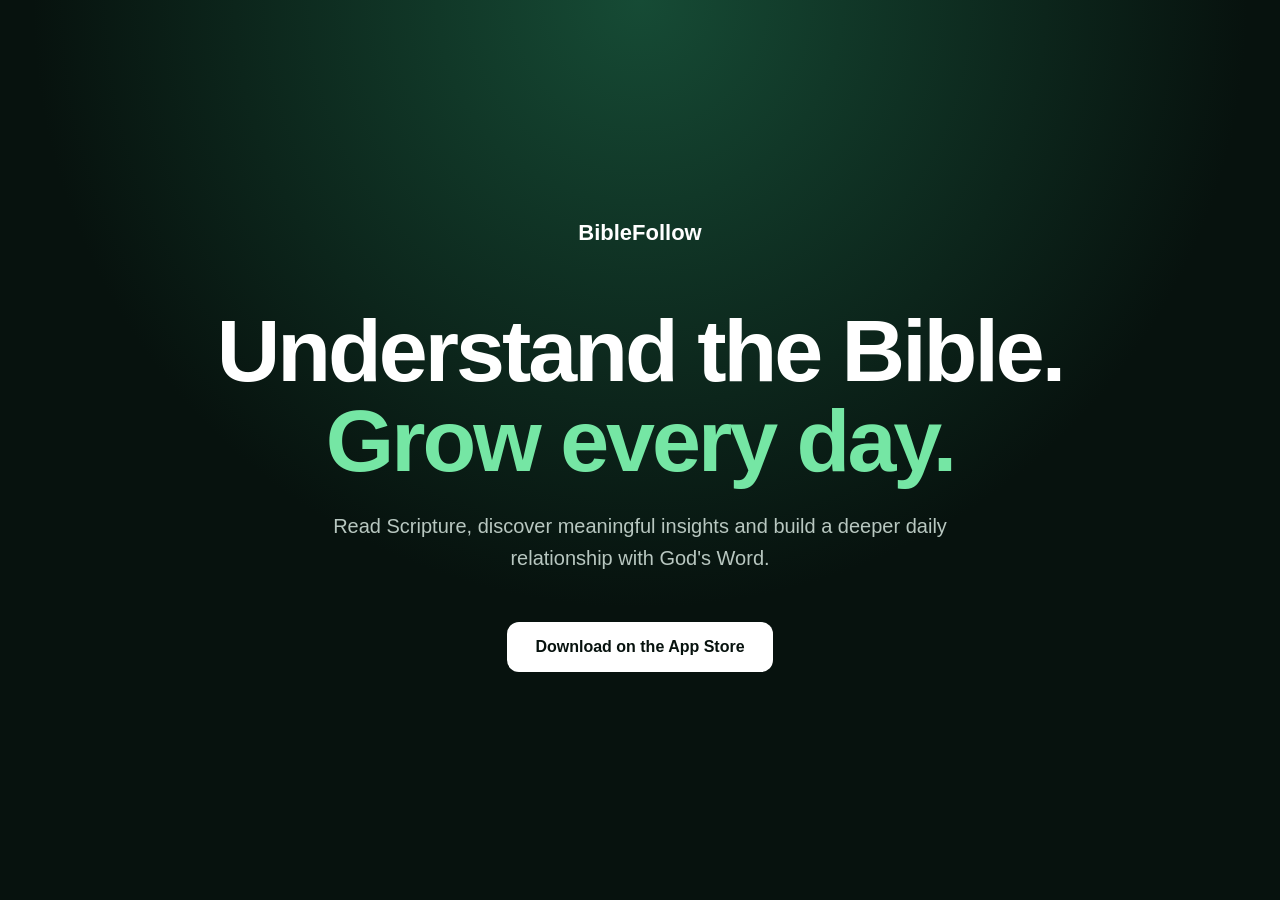
==== index.html @ bbc800df "Create index.html Initial BibleFollow website" ====
<!DOCTYPE html>
<html lang="en">
<head>
    <meta charset="UTF-8">
    <meta name="viewport" content="width=device-width, initial-scale=1.0">

    <title>BibleFollow – Read, Study & Understand the Bible</title>

    <meta name="description"
          content="BibleFollow helps you read, study and understand the Bible with daily verses, study tools and AI-powered Bible assistance.">

    <meta name="robots" content="index, follow">

    <style>
        * {
            box-sizing: border-box;
            margin: 0;
            padding: 0;
        }

        body {
            font-family: -apple-system, BlinkMacSystemFont, "Segoe UI",
                         Roboto, Helvetica, Arial, sans-serif;
            background: #07120e;
            color: #fff;
        }

        .hero {
            min-height: 100vh;
            display: flex;
            align-items: center;
            justify-content: center;
            text-align: center;
            padding: 40px 20px;
            background:
                radial-gradient(circle at top, #164b35 0%, #07120e 55%);
        }

        .container {
            max-width: 900px;
        }

        .brand {
            font-size: 22px;
            font-weight: 700;
            margin-bottom: 60px;
        }

        h1 {
            font-size: clamp(48px, 8vw, 88px);
            line-height: 1.02;
            letter-spacing: -3px;
            margin-bottom: 25px;
        }

        .highlight {
            color: #75e6a4;
        }

        p {
            max-width: 650px;
            margin: auto;
            color: #b8c7c0;
            font-size: 20px;
            line-height: 1.6;
        }

        .buttons {
            margin-top: 40px;
        }

        .button {
            display: inline-block;
            background: #fff;
            color: #07120e;
            padding: 16px 28px;
            margin: 8px;
            border-radius: 12px;
            text-decoration: none;
            font-weight: 700;
        }
    </style>
</head>

<body>

<section class="hero">
    <div class="container">

        <div class="brand">
            BibleFollow
        </div>

        <h1>
            Understand the Bible.<br>
            <span class="highlight">Grow every day.</span>
        </h1>

        <p>
            Read Scripture, discover meaningful insights and build
            a deeper daily relationship with God's Word.
        </p>

        <div class="buttons">

            <a class="button"
               href="#"
               aria-label="Download BibleFollow on the App Store">
                Download on the App Store
            </a>

        </div>

    </div>
</section>

</body>
</html>
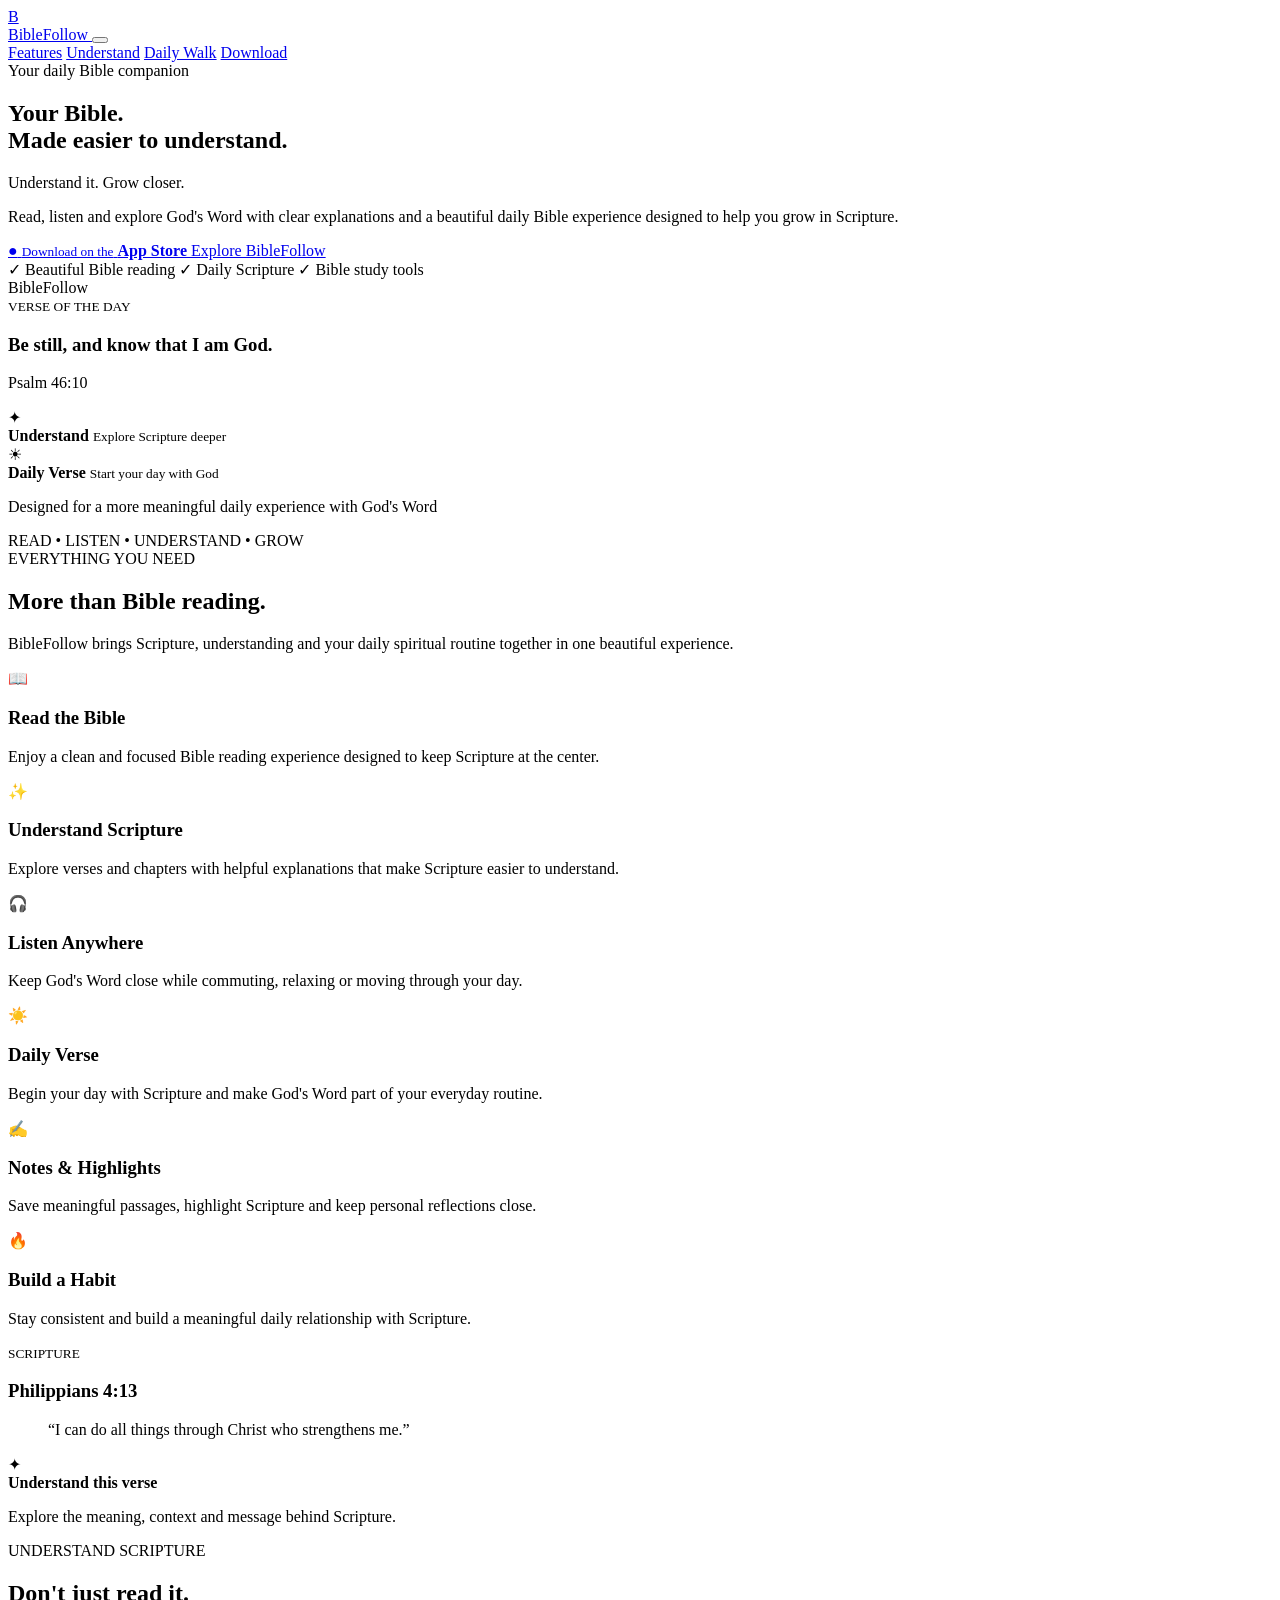
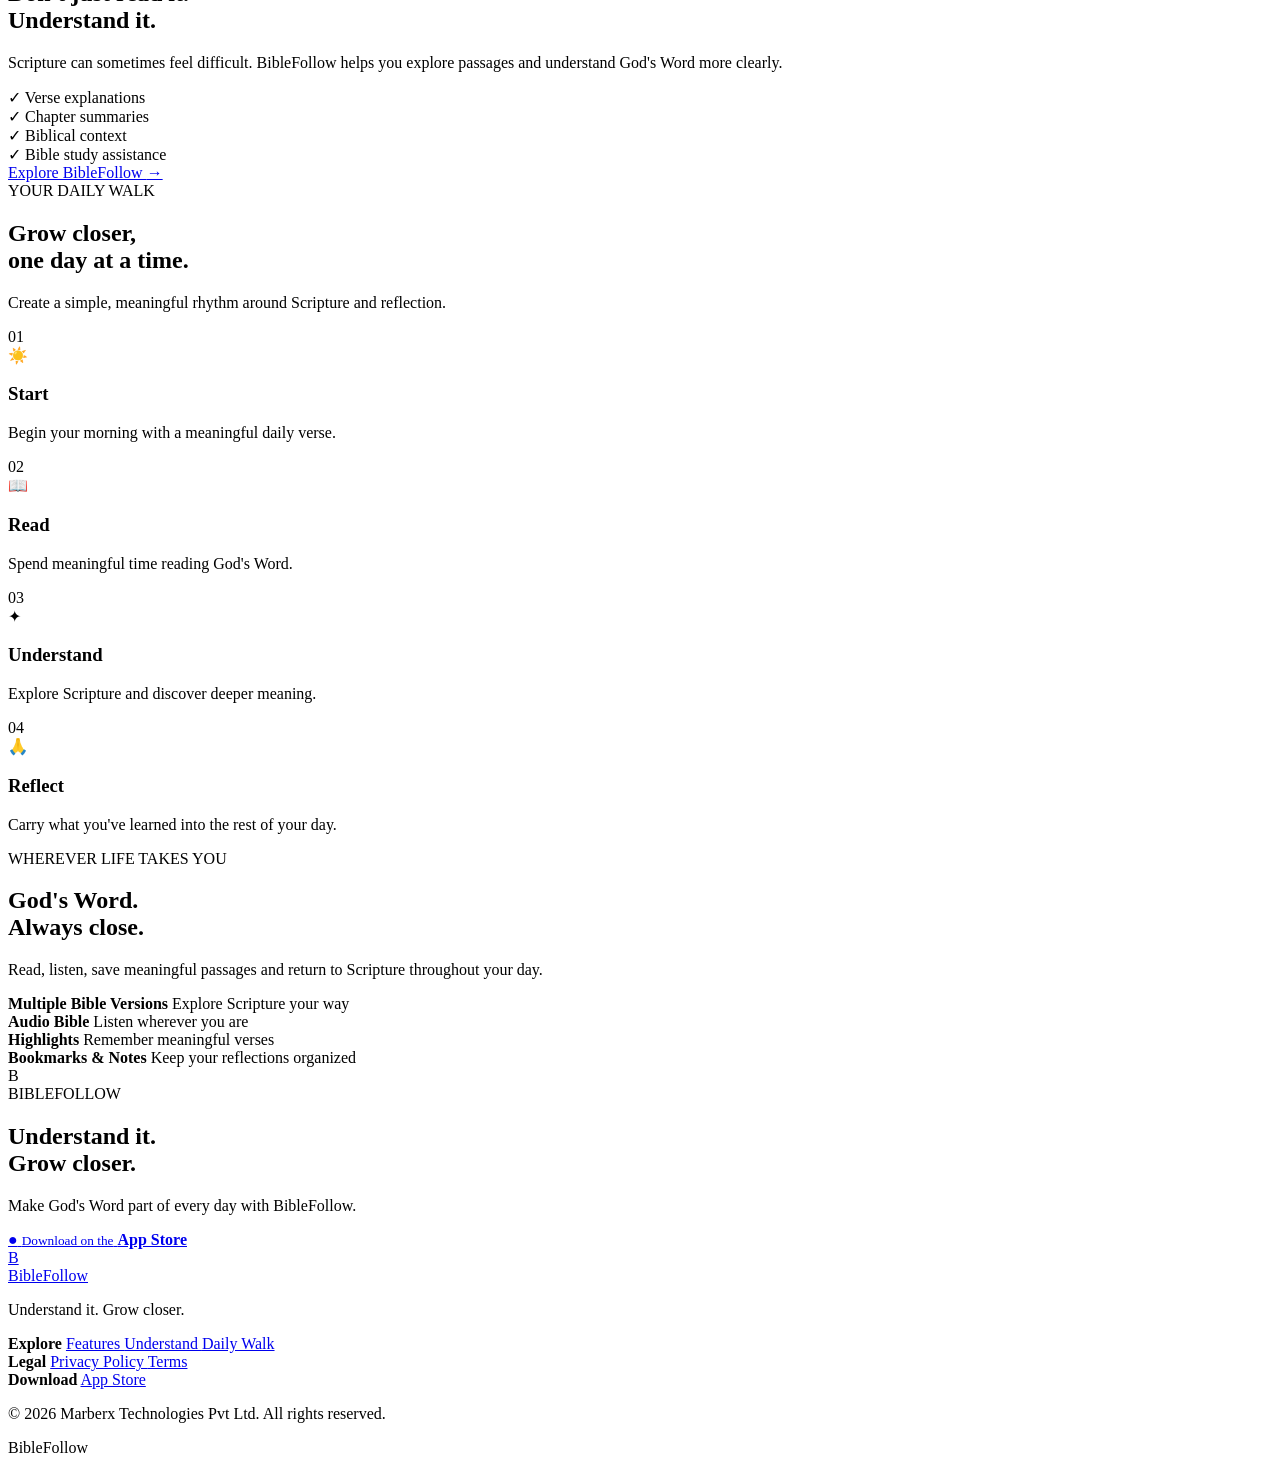
==== commit 5baf354a: "Add files via upload biblefollow website landing page without assets folder" ====
--- a/index.html
+++ b/index.html
@@ -4,115 +4,923 @@
     <meta charset="UTF-8">
     <meta name="viewport" content="width=device-width, initial-scale=1.0">
 
-    <title>BibleFollow – Read, Study & Understand the Bible</title>
+    <title>BibleFollow – Daily Bible, Verse & Bible Study</title>
 
     <meta name="description"
-          content="BibleFollow helps you read, study and understand the Bible with daily verses, study tools and AI-powered Bible assistance.">
-
-    <meta name="robots" content="index, follow">
-
-    <style>
-        * {
-            box-sizing: border-box;
-            margin: 0;
-            padding: 0;
-        }
-
-        body {
-            font-family: -apple-system, BlinkMacSystemFont, "Segoe UI",
-                         Roboto, Helvetica, Arial, sans-serif;
-            background: #07120e;
-            color: #fff;
-        }
-
-        .hero {
-            min-height: 100vh;
-            display: flex;
-            align-items: center;
-            justify-content: center;
-            text-align: center;
-            padding: 40px 20px;
-            background:
-                radial-gradient(circle at top, #164b35 0%, #07120e 55%);
-        }
-
-        .container {
-            max-width: 900px;
-        }
-
-        .brand {
-            font-size: 22px;
-            font-weight: 700;
-            margin-bottom: 60px;
-        }
-
-        h1 {
-            font-size: clamp(48px, 8vw, 88px);
-            line-height: 1.02;
-            letter-spacing: -3px;
-            margin-bottom: 25px;
-        }
-
-        .highlight {
-            color: #75e6a4;
-        }
-
-        p {
-            max-width: 650px;
-            margin: auto;
-            color: #b8c7c0;
-            font-size: 20px;
-            line-height: 1.6;
-        }
-
-        .buttons {
-            margin-top: 40px;
-        }
-
-        .button {
-            display: inline-block;
-            background: #fff;
-            color: #07120e;
-            padding: 16px 28px;
-            margin: 8px;
-            border-radius: 12px;
-            text-decoration: none;
-            font-weight: 700;
-        }
-    </style>
+          content="Read, listen and understand God's Word with BibleFollow. Daily Bible verses, Scripture explanations, audio, devotions and Bible study tools.">
+
+    <meta name="keywords"
+          content="Bible, daily Bible verse, Bible study, Scripture, Bible app, daily verse, Bible reading, audio Bible, Christian devotional">
+
+    <meta name="author"
+          content="Marberx Technologies Pvt Ltd">
+
+    <meta name="robots"
+          content="index, follow">
+
+    <meta name="theme-color"
+          content="#173d2b">
+
+    <link rel="canonical"
+          href="https://biblefollow.app/">
+
+    <!-- Open Graph -->
+    <meta property="og:title"
+          content="BibleFollow – Understand it. Grow closer.">
+
+    <meta property="og:description"
+          content="Read, listen and understand God's Word with BibleFollow.">
+
+    <meta property="og:type"
+          content="website">
+
+    <meta property="og:url"
+          content="https://biblefollow.app/">
+
+    <meta property="og:image"
+          content="https://biblefollow.app/assets/images/og-image.webp">
+
+    <link rel="stylesheet"
+          href="assets/css/style.css">
 </head>
 
+
 <body>
 
+<!-- HEADER -->
+
+<header class="site-header">
+
+    <div class="container navbar">
+
+        <a href="index.html"
+           class="brand"
+           aria-label="BibleFollow Home">
+
+            <div class="brand-mark">B</div>
+
+            <span>BibleFollow</span>
+
+        </a>
+
+
+        <button class="mobile-menu-button"
+                id="mobileMenuButton"
+                aria-label="Open navigation"
+                aria-expanded="false">
+
+            <span></span>
+            <span></span>
+            <span></span>
+
+        </button>
+
+
+        <nav class="navigation"
+             id="navigation">
+
+            <a href="#features">Features</a>
+
+            <a href="#understand">Understand</a>
+
+            <a href="#daily">Daily Walk</a>
+
+            <a href="#download"
+               class="nav-download">
+
+                Download
+
+            </a>
+
+        </nav>
+
+    </div>
+
+</header>
+
+
+
+<main>
+
+
+<!-- HERO -->
+
 <section class="hero">
+
+    <div class="hero-glow hero-glow-one"></div>
+    <div class="hero-glow hero-glow-two"></div>
+
+
+    <div class="container hero-grid">
+
+        <div class="hero-copy">
+
+            <div class="eyebrow">
+
+                <span class="eyebrow-dot"></span>
+
+                Your daily Bible companion
+
+            </div>
+
+
+            <h1>
+
+                Your Bible.<br>
+
+                Made easier to
+
+                <span class="accent-text">
+                    understand.
+                </span>
+
+            </h1>
+
+
+            <p class="hero-tagline">
+
+                Understand it. Grow closer.
+
+            </p>
+
+
+            <p class="hero-description">
+
+                Read, listen and explore God's Word
+                with clear explanations and a beautiful
+                daily Bible experience designed to help
+                you grow in Scripture.
+
+            </p>
+
+
+            <div class="hero-actions">
+
+                <a href="https://apps.apple.com/us/app/biblefollow-daily-bible-verse/id6749791863"
+                   target="_blank"
+                   rel="noopener noreferrer"
+                   class="app-store-button">
+
+                    <span class="apple-symbol">●</span>
+
+                    <span class="store-copy">
+
+                        <small>Download on the</small>
+
+                        <strong>App Store</strong>
+
+                    </span>
+
+                </a>
+
+
+                <a href="#features"
+                   class="secondary-button">
+
+                    Explore BibleFollow
+
+                </a>
+
+            </div>
+
+
+            <div class="hero-points">
+
+                <span>✓ Beautiful Bible reading</span>
+                <span>✓ Daily Scripture</span>
+                <span>✓ Bible study tools</span>
+
+            </div>
+
+        </div>
+
+
+
+        <div class="hero-product">
+
+            <div class="decorative-circle"></div>
+
+
+            <div class="phone phone-main">
+
+                <div class="phone-notch"></div>
+
+                <div class="phone-screen">
+
+                    <span class="screen-label">
+                        BibleFollow
+                    </span>
+
+                    <div class="screen-verse">
+
+                        <small>VERSE OF THE DAY</small>
+
+                        <h3>
+                            Be still, and know
+                            that I am God.
+                        </h3>
+
+                        <p>Psalm 46:10</p>
+
+                    </div>
+
+                </div>
+
+            </div>
+
+
+            <div class="floating-card floating-card-one">
+
+                <span>✦</span>
+
+                <div>
+                    <strong>Understand</strong>
+                    <small>Explore Scripture deeper</small>
+                </div>
+
+            </div>
+
+
+            <div class="floating-card floating-card-two">
+
+                <span>☀</span>
+
+                <div>
+                    <strong>Daily Verse</strong>
+                    <small>Start your day with God</small>
+                </div>
+
+            </div>
+
+        </div>
+
+    </div>
+
+</section>
+
+
+
+<!-- TRUST -->
+
+<section class="trust-strip">
+
+    <div class="container trust-content">
+
+        <p>
+            Designed for a more meaningful
+            daily experience with God's Word
+        </p>
+
+        <div class="trust-items">
+
+            <span>READ</span>
+            <span class="trust-dot">•</span>
+
+            <span>LISTEN</span>
+            <span class="trust-dot">•</span>
+
+            <span>UNDERSTAND</span>
+            <span class="trust-dot">•</span>
+
+            <span>GROW</span>
+
+        </div>
+
+    </div>
+
+</section>
+
+
+
+<!-- FEATURES -->
+
+<section class="section features-section"
+         id="features">
+
     <div class="container">
 
-        <div class="brand">
+        <div class="section-heading">
+
+            <span class="section-kicker">
+                EVERYTHING YOU NEED
+            </span>
+
+            <h2>
+                More than Bible reading.
+            </h2>
+
+            <p>
+                BibleFollow brings Scripture,
+                understanding and your daily spiritual
+                routine together in one beautiful experience.
+            </p>
+
+        </div>
+
+
+        <div class="feature-grid">
+
+
+            <article class="feature-card">
+
+                <div class="feature-icon">
+                    📖
+                </div>
+
+                <h3>
+                    Read the Bible
+                </h3>
+
+                <p>
+                    Enjoy a clean and focused Bible
+                    reading experience designed to keep
+                    Scripture at the center.
+                </p>
+
+            </article>
+
+
+
+            <article class="feature-card featured-card">
+
+                <div class="feature-icon">
+                    ✨
+                </div>
+
+                <h3>
+                    Understand Scripture
+                </h3>
+
+                <p>
+                    Explore verses and chapters with
+                    helpful explanations that make
+                    Scripture easier to understand.
+                </p>
+
+            </article>
+
+
+
+            <article class="feature-card">
+
+                <div class="feature-icon">
+                    🎧
+                </div>
+
+                <h3>
+                    Listen Anywhere
+                </h3>
+
+                <p>
+                    Keep God's Word close while
+                    commuting, relaxing or moving
+                    through your day.
+                </p>
+
+            </article>
+
+
+
+            <article class="feature-card">
+
+                <div class="feature-icon">
+                    ☀️
+                </div>
+
+                <h3>
+                    Daily Verse
+                </h3>
+
+                <p>
+                    Begin your day with Scripture
+                    and make God's Word part of your
+                    everyday routine.
+                </p>
+
+            </article>
+
+
+
+            <article class="feature-card">
+
+                <div class="feature-icon">
+                    ✍️
+                </div>
+
+                <h3>
+                    Notes & Highlights
+                </h3>
+
+                <p>
+                    Save meaningful passages,
+                    highlight Scripture and keep
+                    personal reflections close.
+                </p>
+
+            </article>
+
+
+
+            <article class="feature-card">
+
+                <div class="feature-icon">
+                    🔥
+                </div>
+
+                <h3>
+                    Build a Habit
+                </h3>
+
+                <p>
+                    Stay consistent and build a
+                    meaningful daily relationship
+                    with Scripture.
+                </p>
+
+            </article>
+
+        </div>
+
+    </div>
+
+</section>
+
+
+
+<!-- UNDERSTAND -->
+
+<section class="section understand-section"
+         id="understand">
+
+    <div class="container split-grid">
+
+
+        <div class="visual-column">
+
+            <div class="visual-background"></div>
+
+
+            <div class="phone secondary-phone">
+
+                <div class="phone-notch"></div>
+
+                <div class="phone-screen explanation-screen">
+
+                    <small>
+                        SCRIPTURE
+                    </small>
+
+                    <h3>
+                        Philippians 4:13
+                    </h3>
+
+                    <blockquote>
+
+                        “I can do all things through
+                        Christ who strengthens me.”
+
+                    </blockquote>
+
+
+                    <div class="explanation-box">
+
+                        <span>✦</span>
+
+                        <div>
+
+                            <strong>
+                                Understand this verse
+                            </strong>
+
+                            <p>
+                                Explore the meaning,
+                                context and message
+                                behind Scripture.
+                            </p>
+
+                        </div>
+
+                    </div>
+
+                </div>
+
+            </div>
+
+        </div>
+
+
+
+        <div class="content-column">
+
+            <span class="section-kicker">
+                UNDERSTAND SCRIPTURE
+            </span>
+
+            <h2>
+                Don't just read it.<br>
+                Understand it.
+            </h2>
+
+            <p class="large-copy">
+
+                Scripture can sometimes feel difficult.
+                BibleFollow helps you explore passages
+                and understand God's Word more clearly.
+
+            </p>
+
+
+            <div class="check-list">
+
+                <div>
+                    <span>✓</span>
+                    Verse explanations
+                </div>
+
+                <div>
+                    <span>✓</span>
+                    Chapter summaries
+                </div>
+
+                <div>
+                    <span>✓</span>
+                    Biblical context
+                </div>
+
+                <div>
+                    <span>✓</span>
+                    Bible study assistance
+                </div>
+
+            </div>
+
+
+            <a href="https://apps.apple.com/us/app/biblefollow-daily-bible-verse/id6749791863"
+               target="_blank"
+               rel="noopener noreferrer"
+               class="text-link">
+
+                Explore BibleFollow
+                <span>→</span>
+
+            </a>
+
+        </div>
+
+    </div>
+
+</section>
+
+
+
+<!-- DAILY WALK -->
+
+<section class="section daily-section"
+         id="daily">
+
+    <div class="container">
+
+        <div class="section-heading">
+
+            <span class="section-kicker">
+                YOUR DAILY WALK
+            </span>
+
+            <h2>
+                Grow closer,<br>
+                one day at a time.
+            </h2>
+
+            <p>
+                Create a simple, meaningful rhythm
+                around Scripture and reflection.
+            </p>
+
+        </div>
+
+
+        <div class="daily-grid">
+
+            <div class="daily-card">
+
+                <span class="daily-number">
+                    01
+                </span>
+
+                <div class="daily-icon">
+                    ☀️
+                </div>
+
+                <h3>
+                    Start
+                </h3>
+
+                <p>
+                    Begin your morning with
+                    a meaningful daily verse.
+                </p>
+
+            </div>
+
+
+            <div class="daily-line"></div>
+
+
+            <div class="daily-card">
+
+                <span class="daily-number">
+                    02
+                </span>
+
+                <div class="daily-icon">
+                    📖
+                </div>
+
+                <h3>
+                    Read
+                </h3>
+
+                <p>
+                    Spend meaningful time
+                    reading God's Word.
+                </p>
+
+            </div>
+
+
+            <div class="daily-line"></div>
+
+
+            <div class="daily-card">
+
+                <span class="daily-number">
+                    03
+                </span>
+
+                <div class="daily-icon">
+                    ✦
+                </div>
+
+                <h3>
+                    Understand
+                </h3>
+
+                <p>
+                    Explore Scripture and
+                    discover deeper meaning.
+                </p>
+
+            </div>
+
+
+            <div class="daily-line"></div>
+
+
+            <div class="daily-card">
+
+                <span class="daily-number">
+                    04
+                </span>
+
+                <div class="daily-icon">
+                    🙏
+                </div>
+
+                <h3>
+                    Reflect
+                </h3>
+
+                <p>
+                    Carry what you've learned
+                    into the rest of your day.
+                </p>
+
+            </div>
+
+        </div>
+
+    </div>
+
+</section>
+
+
+
+<!-- READING EXPERIENCE -->
+
+<section class="section reading-section">
+
+    <div class="container reading-grid">
+
+        <div>
+
+            <span class="section-kicker light-kicker">
+                WHEREVER LIFE TAKES YOU
+            </span>
+
+            <h2>
+                God's Word.<br>
+                Always close.
+            </h2>
+
+            <p>
+
+                Read, listen, save meaningful
+                passages and return to Scripture
+                throughout your day.
+
+            </p>
+
+        </div>
+
+
+        <div class="reading-features">
+
+            <div>
+                <strong>Multiple Bible Versions</strong>
+                <span>Explore Scripture your way</span>
+            </div>
+
+            <div>
+                <strong>Audio Bible</strong>
+                <span>Listen wherever you are</span>
+            </div>
+
+            <div>
+                <strong>Highlights</strong>
+                <span>Remember meaningful verses</span>
+            </div>
+
+            <div>
+                <strong>Bookmarks & Notes</strong>
+                <span>Keep your reflections organized</span>
+            </div>
+
+        </div>
+
+    </div>
+
+</section>
+
+
+
+<!-- FINAL DOWNLOAD -->
+
+<section class="download-section"
+         id="download">
+
+    <div class="download-glow"></div>
+
+
+    <div class="container download-content">
+
+        <div class="small-brand-mark">
+            B
+        </div>
+
+        <span class="section-kicker">
+            BIBLEFOLLOW
+        </span>
+
+        <h2>
+            Understand it.<br>
+            Grow closer.
+        </h2>
+
+        <p>
+
+            Make God's Word part of every day
+            with BibleFollow.
+
+        </p>
+
+
+        <a href="https://apps.apple.com/us/app/biblefollow-daily-bible-verse/id6749791863"
+           target="_blank"
+           rel="noopener noreferrer"
+           class="app-store-button">
+
+            <span class="apple-symbol">●</span>
+
+            <span class="store-copy">
+
+                <small>Download on the</small>
+
+                <strong>App Store</strong>
+
+            </span>
+
+        </a>
+
+    </div>
+
+</section>
+
+</main>
+
+
+
+<!-- FOOTER -->
+
+<footer class="footer">
+
+    <div class="container footer-top">
+
+        <div class="footer-brand">
+
+            <a href="index.html"
+               class="brand">
+
+                <div class="brand-mark">B</div>
+
+                <span>BibleFollow</span>
+
+            </a>
+
+            <p>
+                Understand it. Grow closer.
+            </p>
+
+        </div>
+
+
+        <div class="footer-navigation">
+
+            <div>
+
+                <strong>Explore</strong>
+
+                <a href="#features">
+                    Features
+                </a>
+
+                <a href="#understand">
+                    Understand
+                </a>
+
+                <a href="#daily">
+                    Daily Walk
+                </a>
+
+            </div>
+
+
+            <div>
+
+                <strong>Legal</strong>
+
+                <a href="https://bibleoffice.com/privacy_policy.html"
+                   target="_blank"
+                   rel="noopener noreferrer">
+                    Privacy Policy
+                </a>
+
+                <a href="https://bibleoffice.com/terms_conditions.html"
+                   target="_blank"
+                   rel="noopener noreferrer">
+                    Terms
+                </a>
+
+            </div>
+
+
+            <div>
+
+                <strong>Download</strong>
+
+                <a href="https://apps.apple.com/us/app/biblefollow-daily-bible-verse/id6749791863"
+                   target="_blank"
+                   rel="noopener noreferrer">
+
+                    App Store
+
+                </a>
+
+            </div>
+
+        </div>
+
+    </div>
+
+
+    <div class="container footer-bottom">
+
+        <p>
+            © <span id="currentYear">2026</span>
+            Marberx Technologies Pvt Ltd.
+            All rights reserved.
+        </p>
+
+
+        <p>
             BibleFollow
-        </div>
-
-        <h1>
-            Understand the Bible.<br>
-            <span class="highlight">Grow every day.</span>
-        </h1>
-
-        <p>
-            Read Scripture, discover meaningful insights and build
-            a deeper daily relationship with God's Word.
         </p>
 
-        <div class="buttons">
-
-            <a class="button"
-               href="#"
-               aria-label="Download BibleFollow on the App Store">
-                Download on the App Store
-            </a>
-
-        </div>
-
     </div>
-</section>
+
+</footer>
+
+
+<script src="assets/js/main.js"></script>
 
 </body>
 </html>
